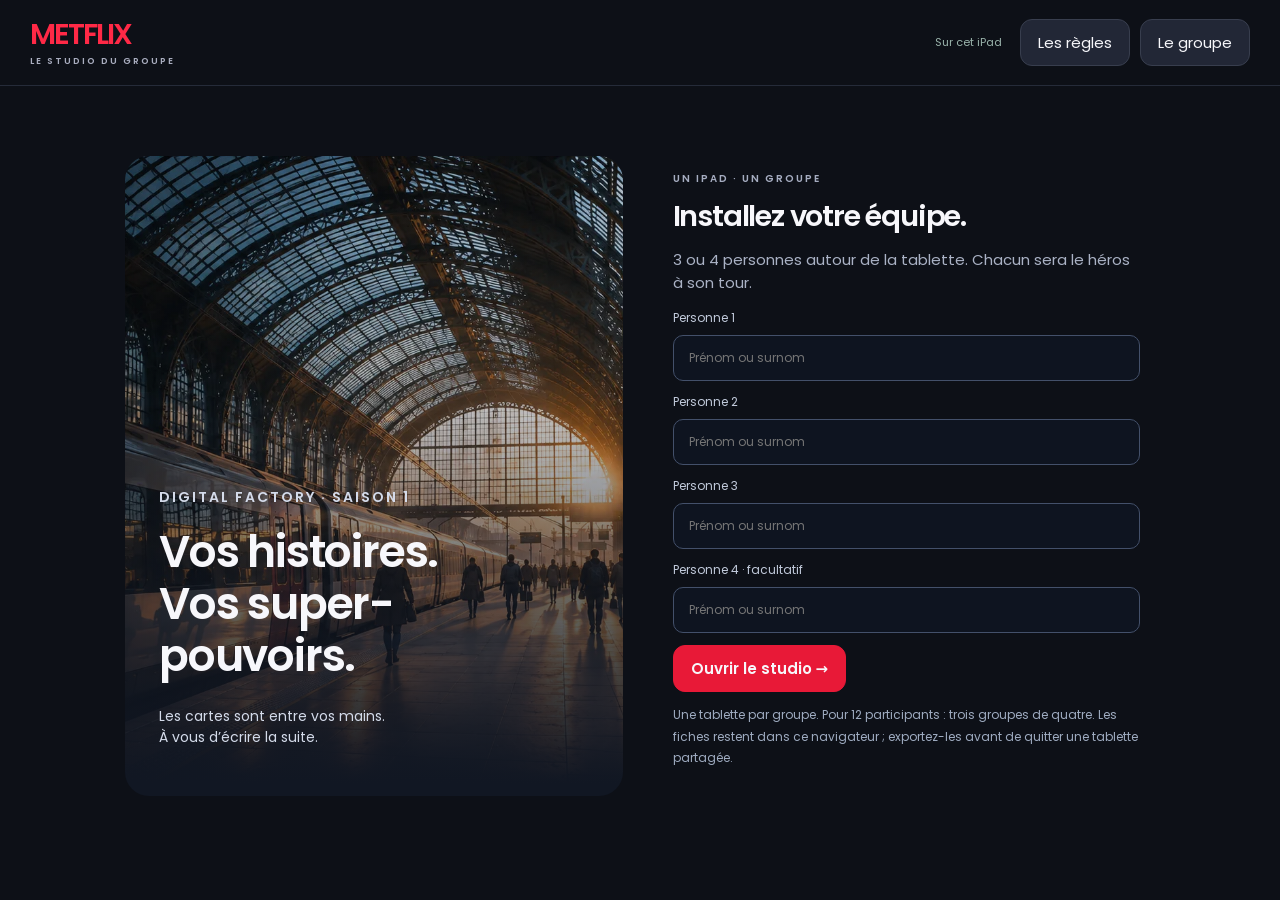
==== appli/index.html @ 5bd7ba2a "Publier la présentation et l’application METFLIX avec logo commun et accès QR" ====
<!doctype html><html lang="fr"><head><meta charset="utf-8"><meta name="viewport" content="width=device-width,initial-scale=1,viewport-fit=cover"><meta name="theme-color" content="#0d1017"><meta name="apple-mobile-web-app-capable" content="yes"><title>METFLIX · Les cartes du groupe</title><meta name="description" content="Le compagnon de votre atelier : cartes, consignes, chronomètres et fiches personnelles."><link rel="stylesheet" href="style.css"></head><body>
<header><a class="brand" href="./">METFLIX<span>LE STUDIO DU GROUPE</span></a><div class="header-right"><span class="save" id="saved">Sur cet iPad</span><button id="rules">Les règles</button><button id="manage">Le groupe</button></div></header>
<div id="app"></div><div id="toast" role="status" aria-live="polite"></div>
<dialog id="dialog"><button class="close" aria-label="Fermer">×</button><div id="modal"></div></dialog>
<script type="module" src="app.js"></script></body></html>
---- appli/style.css ----
@font-face{font-family:P;src:url(assets/regular.ttf)}@font-face{font-family:P;src:url(assets/bold.ttf);font-weight:700}*{box-sizing:border-box}body{margin:0;background:#0d1017;color:#f7f7fb;font-family:P,system-ui;font-size:15px}button,input,textarea,select{font:inherit}button,a,input,textarea,select{-webkit-tap-highlight-color:transparent}button{min-height:46px;border:1px solid #383e4e;border-radius:12px;background:#222736;color:inherit;padding:11px 17px;cursor:pointer;touch-action:manipulation}button:hover{border-color:#8a92a5;background:#30374a}button:focus-visible,a:focus-visible{outline:3px solid #fbc864;outline-offset:3px}button:disabled{opacity:.45;cursor:default}.primary{background:#e81937;border-color:#e81937;font-weight:700}.primary:hover{background:#fa3450}.subtle{background:transparent}.small{font-size:12px;min-height:38px;padding:7px 11px}.danger{color:#ff9baf}header{height:86px;display:flex;align-items:center;justify-content:space-between;padding:15px 30px;border-bottom:1px solid #252b39;gap:15px}.brand{font-weight:700;letter-spacing:-2px;font-size:29px;text-decoration:none;color:#ff2946;line-height:1}.brand span{display:block;font-size:9px;letter-spacing:2px;color:#aaaec0;margin-top:8px}.header-right{display:flex;gap:10px;align-items:center}.save{font-size:11px;color:#99b3ab;margin-right:8px}.layout{display:grid;grid-template-columns:220px minmax(0,1fr);min-height:calc(100dvh - 86px)}aside{border-right:1px solid #252b39;padding:25px 18px;display:flex;flex-direction:column;gap:10px}.eyebrow{text-transform:uppercase;letter-spacing:2px;color:#a6adc1;font-size:10px;font-weight:700;margin:0 0 12px}.people{display:grid;gap:9px}.person{display:flex;align-items:center;gap:12px;text-align:left;background:transparent}.person.active{background:#30212c;border-color:#ff3c58}.avatar{width:32px;height:32px;display:grid;place-items:center;background:#424053;border-radius:50%;font-weight:700;flex:none}.person.active .avatar{background:#e81937}.person span:last-child{overflow:hidden;text-overflow:ellipsis}.aside-foot{margin-top:auto;padding-top:30px;font-size:11px;color:#919bb1;line-height:1.8}main{padding:26px 30px;max-width:1500px;width:100%;margin:auto}.topline{display:flex;justify-content:space-between;align-items:center;gap:20px}h1{font-size:32px;letter-spacing:-1.2px;line-height:1.18;margin:6px 0 10px}h2{font-size:22px;line-height:1.3;letter-spacing:-.6px}h3{font-size:17px}.muted{color:#aab2c5}.steps{display:flex;gap:8px;overflow:auto;padding:14px 0 24px}.steps button{white-space:nowrap;font-size:12px;background:transparent;flex:1}.steps button.active{color:#fff;background:#353e52;border-color:#77829c}.workspace{display:grid;grid-template-columns:minmax(0,1fr) 235px;gap:22px}.instruction{padding:18px 20px;background:#1b2331;border:1px solid #354158;border-radius:16px;margin-bottom:22px;line-height:1.7}.instruction strong{display:block;color:#fff}.instruction p{margin:7px 0 0;color:#bdc7db;font-size:13px}.timer{position:sticky;top:22px;align-self:start;background:#171d29;border:1px solid #333d52;border-radius:20px;padding:22px;text-align:center}.clock{font-size:48px;font-variant-numeric:tabular-nums;letter-spacing:-2px;font-weight:700;margin:15px 0}.timer.done{border-color:#ffbf69;background:#34281a}.timer .primary{width:100%}.timer .row{justify-content:center;margin-top:10px}.timer p{font-size:11px;color:#aab2c5;line-height:1.7}.row{display:flex;gap:8px;align-items:center;flex-wrap:wrap}.cards{display:grid;grid-template-columns:repeat(2,minmax(0,1fr));gap:14px}.cards.catalog{grid-template-columns:repeat(auto-fill,minmax(180px,1fr))}.card{position:relative;text-align:left;display:flex;flex-direction:column;justify-content:space-between;min-height:210px;border:1px solid #486675;border-radius:18px;padding:22px;background:linear-gradient(145deg,#243f4d,#152430);overflow:hidden}.card:before{content:'✦';position:absolute;font-size:120px;right:-14px;top:-38px;color:#ffffff08;pointer-events:none}.card.power{background:linear-gradient(145deg,#243d38,#152727);border-color:#426459}.card.villain{background:linear-gradient(145deg,#49334f,#251c34);border-color:#765781}.card.chosen{outline:2px solid #f4c46b;outline-offset:2px}.card .tag{font-size:9px;letter-spacing:2px;color:#a9d9e2}.card.power .tag{color:#97d5b4}.card.villain .tag{color:#d7b2ee}.card h3{font-size:20px;line-height:1.4;margin:22px 0 10px}.card p{font-size:12px;color:#c3cbd8;margin:0 0 16px}.card .action{font-size:11px;font-weight:700;color:#fff}.catalog .card{min-height:186px;padding:18px}.catalog .card h3{font-size:18px}.empty{border:1px dashed #495369;border-radius:18px;padding:35px;text-align:center;color:#aab2c5}.field{display:block;margin:16px 0;color:#c0c9da;font-size:12px}.field input,.field textarea,.field select{display:block;width:100%;margin-top:8px;background:#0e1420;color:#fff;border:1px solid #43506a;padding:13px 15px;border-radius:10px;min-height:46px}.field textarea{min-height:95px;resize:vertical}.field input:focus,.field textarea:focus{outline:2px solid #879bbd}.toolbar{display:flex;gap:10px;margin:20px 0;flex-wrap:wrap}.toolbar input{flex:1;background:#171d29;color:white;border:1px solid #3a465c;border-radius:12px;padding:12px;min-width:150px}.assigned{background:#182821;border:1px solid #395347;border-radius:14px;padding:18px;margin:12px 0}.assigned.selected{border-color:#e8bf70}.assigned p{font-size:13px}.assigned .row{justify-content:space-between}.badge{font-size:10px;border-radius:6px;padding:5px 8px;background:#3a3325;color:#f4cc7a}.bottomnav{margin-top:26px;justify-content:flex-end}.welcome{max-width:1100px;margin:35px auto;padding:35px;display:grid;grid-template-columns:1fr 1fr;gap:35px}.poster{background:linear-gradient(0deg,#111723 2%,#11172333 65%),url(assets/station.webp) center/cover;border-radius:24px;min-height:560px;padding:34px;display:flex;flex-direction:column;justify-content:flex-end}.poster h1{font-size:44px}.poster p{font-size:14px;color:#d4dbea}.setup{padding:15px}.setup h1{font-size:29px}.setup .field{margin:12px 0}.note{font-size:12px;line-height:1.8;color:#9eabc0}.mini{font-size:11px;color:#a8b3c6}.summary{background:#181e29;border:1px solid #333d4e;padding:22px;border-radius:16px;margin-top:16px;white-space:pre-wrap;font-size:13px;line-height:1.8}dialog{max-width:560px;width:calc(100% - 30px);max-height:90dvh;border:1px solid #495369;border-radius:22px;background:#181e2a;color:white;padding:30px;box-shadow:0 30px 100px #0009}dialog::backdrop{background:#000b;backdrop-filter:blur(6px)}dialog .close{float:right;padding:4px 14px;font-size:24px;margin:-12px -12px 10px 10px}dialog h2{margin-top:4px}#toast{position:fixed;bottom:24px;left:50%;transform:translateX(-50%);background:#f0f3fa;color:#152030;padding:14px 24px;border-radius:12px;box-shadow:0 8px 50px #0008;z-index:20;display:none;max-width:90%;font-size:13px}.timerstatus{font-size:11px;color:#f2c373;min-height:20px}details{margin:20px 0;color:#b7c1d3;font-size:13px}summary{cursor:pointer;padding:12px 0}.script{min-height:230px!important}label.choice{display:flex;align-items:center;gap:10px;padding:10px 0}.scale{display:flex;flex-wrap:wrap;gap:5px}.scale button{min-width:42px;padding:7px}.scale button.active{background:#e81937}.route-title{margin-bottom:10px}.count{color:#9bd7b9;font-size:11px}@media(min-width:1400px){main{padding:35px 50px}.workspace{grid-template-columns:minmax(0,1fr) 260px}}@media(max-width:1050px){.layout{grid-template-columns:170px minmax(0,1fr)}aside{padding:20px 12px}main{padding:22px 18px}.workspace{grid-template-columns:minmax(0,1fr) 200px;gap:15px}.timer{padding:16px}.card h3{font-size:17px}.steps button{padding:10px}.save{display:none}}@media(max-width:820px){header{padding:14px 18px}.layout{display:block}aside{border-right:0;border-bottom:1px solid #303746;padding:14px 18px}.people{display:flex;overflow:auto}.person{min-width:110px}.aside-foot,aside>.eyebrow{display:none}.workspace{grid-template-columns:minmax(0,1fr) 190px}.welcome{margin:0;gap:20px;padding:20px}.poster{min-height:480px;padding:22px}.poster h1{font-size:34px}.steps button{flex:none}.header-right{gap:6px}.header-right button{font-size:11px;padding:9px}.topline h1{font-size:27px}}@media(max-width:600px){.welcome{display:block}.poster{min-height:250px;margin-bottom:20px}.workspace{display:flex;flex-direction:column}.timer{position:static;order:-1;padding:12px;display:grid;grid-template-columns:1fr 1fr;gap:6px;align-items:center}.timer .eyebrow,.timer p{display:none}.clock{font-size:34px;margin:0}.timer .row{margin:0}.timerstatus{grid-column:1/-1}.cards{gap:10px}.card{padding:15px;min-height:200px}.topline{align-items:flex-start}.topline .subtle{font-size:11px}.brand{font-size:23px}.brand span{font-size:7px}header{gap:8px}.save{display:none}main{padding:18px 14px}.steps{padding-bottom:18px}}
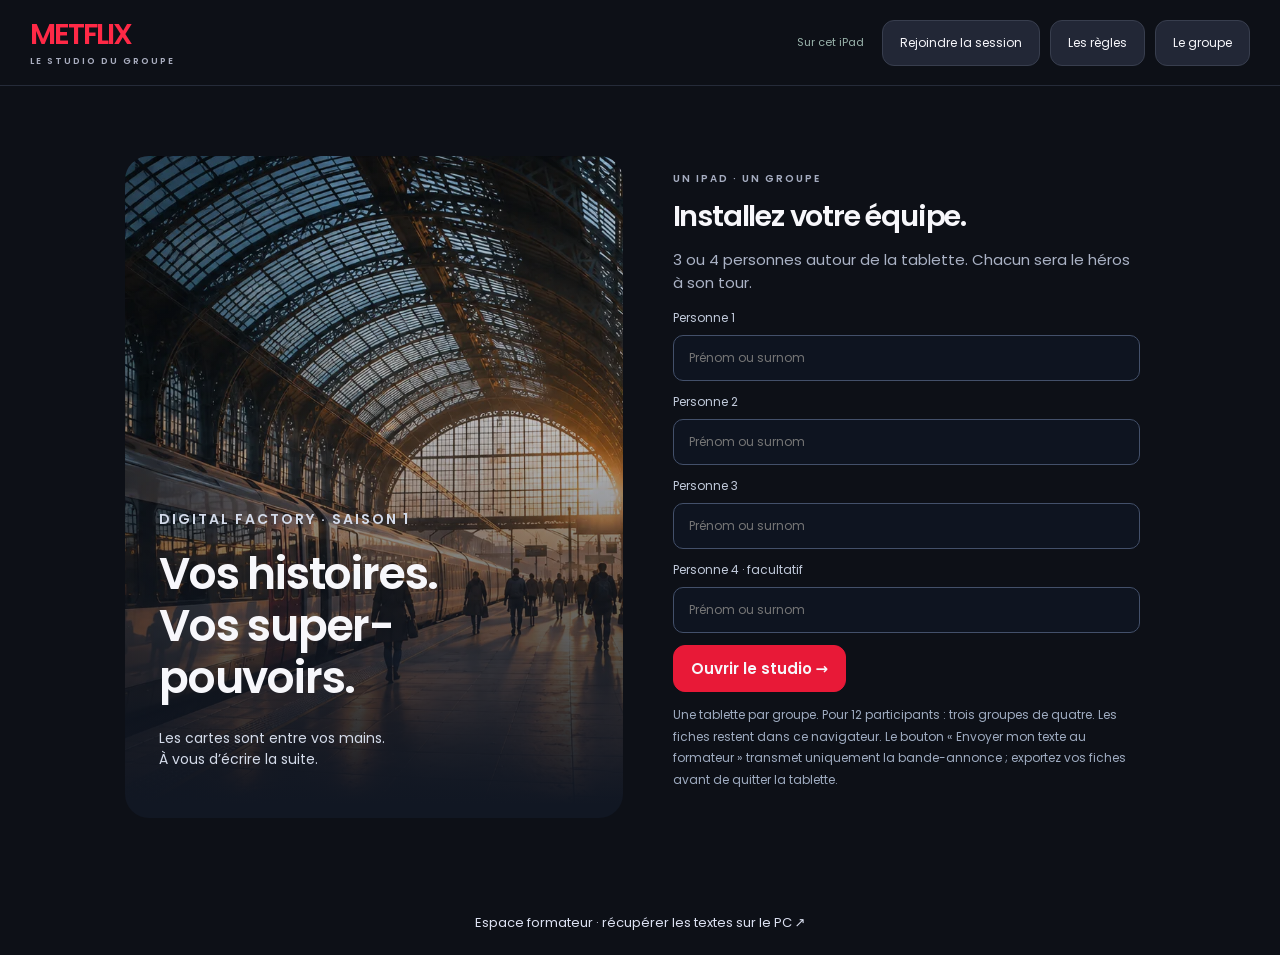
==== commit a53bda40: "Ajouter le transfert iPad vers le PC, les sessions formateur et les exports Word" ====
--- a/appli/index.html
+++ b/appli/index.html
@@ -1,5 +1,5 @@
-<!doctype html><html lang="fr"><head><meta charset="utf-8"><meta name="viewport" content="width=device-width,initial-scale=1,viewport-fit=cover"><meta name="theme-color" content="#0d1017"><meta name="apple-mobile-web-app-capable" content="yes"><title>METFLIX · Les cartes du groupe</title><meta name="description" content="Le compagnon de votre atelier : cartes, consignes, chronomètres et fiches personnelles."><link rel="stylesheet" href="style.css"></head><body>
-<header><a class="brand" href="./">METFLIX<span>LE STUDIO DU GROUPE</span></a><div class="header-right"><span class="save" id="saved">Sur cet iPad</span><button id="rules">Les règles</button><button id="manage">Le groupe</button></div></header>
-<div id="app"></div><div id="toast" role="status" aria-live="polite"></div>
+<!doctype html><html lang="fr"><head><meta charset="utf-8"><meta name="viewport" content="width=device-width,initial-scale=1,viewport-fit=cover"><meta name="theme-color" content="#0d1017"><meta name="apple-mobile-web-app-capable" content="yes"><title>METFLIX · Les cartes du groupe</title><meta name="description" content="Le compagnon de votre atelier : cartes, consignes, chronomètres et fiches personnelles."><link rel="stylesheet" href="style.css"><link rel="stylesheet" href="formateur.css"><meta name="referrer" content="no-referrer"></head><body>
+<header><a class="brand" href="./">METFLIX<span>LE STUDIO DU GROUPE</span></a><div class="header-right"><span class="save" id="saved">Sur cet iPad</span><button id="join-session">Rejoindre la session</button><button id="rules">Les règles</button><button id="manage">Le groupe</button></div></header>
+<div id="app"></div><footer style="text-align:center;padding:22px"><a class="navlink" href="formateur.html">Espace formateur · récupérer les textes sur le PC ↗</a></footer><div id="toast" role="status" aria-live="polite"></div>
 <dialog id="dialog"><button class="close" aria-label="Fermer">×</button><div id="modal"></div></dialog>
 <script type="module" src="app.js"></script></body></html>
--- a/appli/formateur.css
+++ b/appli/formateur.css
@@ -0,0 +1 @@
+.hub{max-width:1240px;margin:38px auto;padding:0 30px}.hub>h1{font-size:clamp(32px,4vw,50px);margin:14px 0}.navlink{color:#dce1f2;text-decoration:none;font-size:13px}.session-grid{display:grid;grid-template-columns:330px minmax(0,1fr);gap:26px;margin-top:30px;align-items:start}.session-box,.received-box,.create-box{background:#171c28;border:1px solid #30394a;border-radius:20px;padding:25px}.create-box{max-width:650px;margin-top:32px;padding:32px}.session-box{position:sticky;top:24px}.qr{background:#fff;border-radius:14px;padding:16px;margin:18px 0;aspect-ratio:1}.qr svg{width:100%;height:100%;display:block}.session-code{font-size:25px;letter-spacing:3px;font-weight:700;margin:12px 0;overflow-wrap:anywhere}.received-head{display:flex;justify-content:space-between;align-items:center;gap:12px}.received-head h2{margin:0}.text-entry{border-top:1px solid #333a4a;padding:22px 0}.text-entry:first-child{border-top:0}.text-entry h3{margin:0 0 5px;font-size:20px}.script-preview{white-space:pre-wrap;font-size:14px;line-height:1.7;max-height:280px;overflow:auto;color:#e3e7f1}.link-input{font-size:11px;width:100%;padding:10px}.hub .note{line-height:1.7}.empty-received{padding:55px 10px;text-align:center;color:#abb5ca}.receive-count{font-size:11px;white-space:nowrap;background:#30212c;color:#ffb6c1;border-radius:20px;padding:8px 12px}.download-all{width:100%;margin:20px 0}.notice-error{padding:15px;background:#472530;color:#ffdae2;border-radius:12px}.notice-ok{padding:12px;color:#a9e5c6}.time{color:#a4aec1;font-size:11px}.session-box button{width:100%;margin-top:8px}.hub dialog{max-width:500px}.transfer-panel{margin:24px 0;padding:22px;border:1px solid #604352;background:#241d2b;border-radius:16px}.transfer-panel h3{margin:0}.transfer-status{color:#b6edce;font-size:13px;line-height:1.5}.header-right{flex-wrap:wrap}.header-right button{font-size:12px}header{height:auto;min-height:86px}@media(max-width:760px){.session-grid{grid-template-columns:1fr}.session-box{position:static}.qr{max-width:290px;margin:18px auto}.hub{padding:0 18px}.received-head{align-items:flex-start}.hub>h1{font-size:34px}header{padding:16px}.navlink{max-width:150px;text-align:right}}
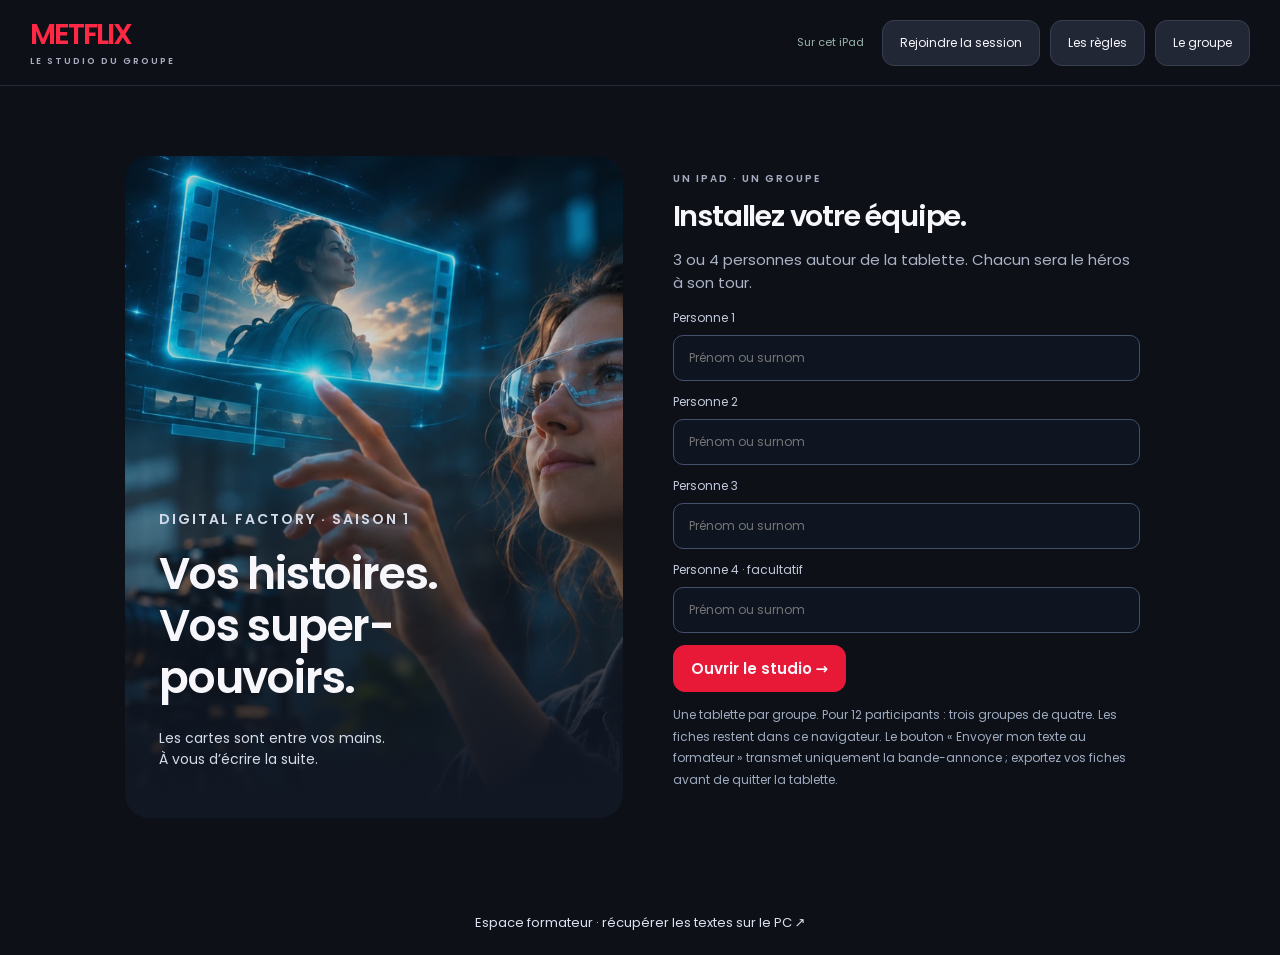
==== commit 70fae655: "Installer le nouveau visuel cinéma sur les accueils de la présentation et de l’application, avec tra" ====
--- a/appli/index.html
+++ b/appli/index.html
@@ -1,5 +1,5 @@
-<!doctype html><html lang="fr"><head><meta charset="utf-8"><meta name="viewport" content="width=device-width,initial-scale=1,viewport-fit=cover"><meta name="theme-color" content="#0d1017"><meta name="apple-mobile-web-app-capable" content="yes"><title>METFLIX · Les cartes du groupe</title><meta name="description" content="Le compagnon de votre atelier : cartes, consignes, chronomètres et fiches personnelles."><link rel="stylesheet" href="style.css"><link rel="stylesheet" href="formateur.css"><meta name="referrer" content="no-referrer"></head><body>
+<!doctype html><html lang="fr"><head><meta charset="utf-8"><meta name="viewport" content="width=device-width,initial-scale=1,viewport-fit=cover"><meta name="theme-color" content="#0d1017"><meta name="apple-mobile-web-app-capable" content="yes"><title>METFLIX · Les cartes du groupe</title><meta name="description" content="Le compagnon de votre atelier : cartes, consignes, chronomètres et fiches personnelles."><link rel="stylesheet" href="style.css?v=20261117-cinema"><link rel="stylesheet" href="formateur.css"><meta name="referrer" content="no-referrer"><link rel="icon" type="image/png" sizes="32x32" href="../favicon-32.png"><link rel="icon" type="image/png" sizes="192x192" href="../favicon-192.png"><link rel="apple-touch-icon" sizes="180x180" href="../apple-touch-icon.png"><link rel="shortcut icon" href="../favicon.ico"></head><body>
 <header><a class="brand" href="./">METFLIX<span>LE STUDIO DU GROUPE</span></a><div class="header-right"><span class="save" id="saved">Sur cet iPad</span><button id="join-session">Rejoindre la session</button><button id="rules">Les règles</button><button id="manage">Le groupe</button></div></header>
 <div id="app"></div><footer style="text-align:center;padding:22px"><a class="navlink" href="formateur.html">Espace formateur · récupérer les textes sur le PC ↗</a></footer><div id="toast" role="status" aria-live="polite"></div>
 <dialog id="dialog"><button class="close" aria-label="Fermer">×</button><div id="modal"></div></dialog>
-<script type="module" src="app.js"></script></body></html>
+<script type="module" src="app.js?v=20261117-3"></script></body></html>
--- a/appli/style.css
+++ b/appli/style.css
@@ -1 +1 @@
-@font-face{font-family:P;src:url(assets/regular.ttf)}@font-face{font-family:P;src:url(assets/bold.ttf);font-weight:700}*{box-sizing:border-box}body{margin:0;background:#0d1017;color:#f7f7fb;font-family:P,system-ui;font-size:15px}button,input,textarea,select{font:inherit}button,a,input,textarea,select{-webkit-tap-highlight-color:transparent}button{min-height:46px;border:1px solid #383e4e;border-radius:12px;background:#222736;color:inherit;padding:11px 17px;cursor:pointer;touch-action:manipulation}button:hover{border-color:#8a92a5;background:#30374a}button:focus-visible,a:focus-visible{outline:3px solid #fbc864;outline-offset:3px}button:disabled{opacity:.45;cursor:default}.primary{background:#e81937;border-color:#e81937;font-weight:700}.primary:hover{background:#fa3450}.subtle{background:transparent}.small{font-size:12px;min-height:38px;padding:7px 11px}.danger{color:#ff9baf}header{height:86px;display:flex;align-items:center;justify-content:space-between;padding:15px 30px;border-bottom:1px solid #252b39;gap:15px}.brand{font-weight:700;letter-spacing:-2px;font-size:29px;text-decoration:none;color:#ff2946;line-height:1}.brand span{display:block;font-size:9px;letter-spacing:2px;color:#aaaec0;margin-top:8px}.header-right{display:flex;gap:10px;align-items:center}.save{font-size:11px;color:#99b3ab;margin-right:8px}.layout{display:grid;grid-template-columns:220px minmax(0,1fr);min-height:calc(100dvh - 86px)}aside{border-right:1px solid #252b39;padding:25px 18px;display:flex;flex-direction:column;gap:10px}.eyebrow{text-transform:uppercase;letter-spacing:2px;color:#a6adc1;font-size:10px;font-weight:700;margin:0 0 12px}.people{display:grid;gap:9px}.person{display:flex;align-items:center;gap:12px;text-align:left;background:transparent}.person.active{background:#30212c;border-color:#ff3c58}.avatar{width:32px;height:32px;display:grid;place-items:center;background:#424053;border-radius:50%;font-weight:700;flex:none}.person.active .avatar{background:#e81937}.person span:last-child{overflow:hidden;text-overflow:ellipsis}.aside-foot{margin-top:auto;padding-top:30px;font-size:11px;color:#919bb1;line-height:1.8}main{padding:26px 30px;max-width:1500px;width:100%;margin:auto}.topline{display:flex;justify-content:space-between;align-items:center;gap:20px}h1{font-size:32px;letter-spacing:-1.2px;line-height:1.18;margin:6px 0 10px}h2{font-size:22px;line-height:1.3;letter-spacing:-.6px}h3{font-size:17px}.muted{color:#aab2c5}.steps{display:flex;gap:8px;overflow:auto;padding:14px 0 24px}.steps button{white-space:nowrap;font-size:12px;background:transparent;flex:1}.steps button.active{color:#fff;background:#353e52;border-color:#77829c}.workspace{display:grid;grid-template-columns:minmax(0,1fr) 235px;gap:22px}.instruction{padding:18px 20px;background:#1b2331;border:1px solid #354158;border-radius:16px;margin-bottom:22px;line-height:1.7}.instruction strong{display:block;color:#fff}.instruction p{margin:7px 0 0;color:#bdc7db;font-size:13px}.timer{position:sticky;top:22px;align-self:start;background:#171d29;border:1px solid #333d52;border-radius:20px;padding:22px;text-align:center}.clock{font-size:48px;font-variant-numeric:tabular-nums;letter-spacing:-2px;font-weight:700;margin:15px 0}.timer.done{border-color:#ffbf69;background:#34281a}.timer .primary{width:100%}.timer .row{justify-content:center;margin-top:10px}.timer p{font-size:11px;color:#aab2c5;line-height:1.7}.row{display:flex;gap:8px;align-items:center;flex-wrap:wrap}.cards{display:grid;grid-template-columns:repeat(2,minmax(0,1fr));gap:14px}.cards.catalog{grid-template-columns:repeat(auto-fill,minmax(180px,1fr))}.card{position:relative;text-align:left;display:flex;flex-direction:column;justify-content:space-between;min-height:210px;border:1px solid #486675;border-radius:18px;padding:22px;background:linear-gradient(145deg,#243f4d,#152430);overflow:hidden}.card:before{content:'✦';position:absolute;font-size:120px;right:-14px;top:-38px;color:#ffffff08;pointer-events:none}.card.power{background:linear-gradient(145deg,#243d38,#152727);border-color:#426459}.card.villain{background:linear-gradient(145deg,#49334f,#251c34);border-color:#765781}.card.chosen{outline:2px solid #f4c46b;outline-offset:2px}.card .tag{font-size:9px;letter-spacing:2px;color:#a9d9e2}.card.power .tag{color:#97d5b4}.card.villain .tag{color:#d7b2ee}.card h3{font-size:20px;line-height:1.4;margin:22px 0 10px}.card p{font-size:12px;color:#c3cbd8;margin:0 0 16px}.card .action{font-size:11px;font-weight:700;color:#fff}.catalog .card{min-height:186px;padding:18px}.catalog .card h3{font-size:18px}.empty{border:1px dashed #495369;border-radius:18px;padding:35px;text-align:center;color:#aab2c5}.field{display:block;margin:16px 0;color:#c0c9da;font-size:12px}.field input,.field textarea,.field select{display:block;width:100%;margin-top:8px;background:#0e1420;color:#fff;border:1px solid #43506a;padding:13px 15px;border-radius:10px;min-height:46px}.field textarea{min-height:95px;resize:vertical}.field input:focus,.field textarea:focus{outline:2px solid #879bbd}.toolbar{display:flex;gap:10px;margin:20px 0;flex-wrap:wrap}.toolbar input{flex:1;background:#171d29;color:white;border:1px solid #3a465c;border-radius:12px;padding:12px;min-width:150px}.assigned{background:#182821;border:1px solid #395347;border-radius:14px;padding:18px;margin:12px 0}.assigned.selected{border-color:#e8bf70}.assigned p{font-size:13px}.assigned .row{justify-content:space-between}.badge{font-size:10px;border-radius:6px;padding:5px 8px;background:#3a3325;color:#f4cc7a}.bottomnav{margin-top:26px;justify-content:flex-end}.welcome{max-width:1100px;margin:35px auto;padding:35px;display:grid;grid-template-columns:1fr 1fr;gap:35px}.poster{background:linear-gradient(0deg,#111723 2%,#11172333 65%),url(assets/station.webp) center/cover;border-radius:24px;min-height:560px;padding:34px;display:flex;flex-direction:column;justify-content:flex-end}.poster h1{font-size:44px}.poster p{font-size:14px;color:#d4dbea}.setup{padding:15px}.setup h1{font-size:29px}.setup .field{margin:12px 0}.note{font-size:12px;line-height:1.8;color:#9eabc0}.mini{font-size:11px;color:#a8b3c6}.summary{background:#181e29;border:1px solid #333d4e;padding:22px;border-radius:16px;margin-top:16px;white-space:pre-wrap;font-size:13px;line-height:1.8}dialog{max-width:560px;width:calc(100% - 30px);max-height:90dvh;border:1px solid #495369;border-radius:22px;background:#181e2a;color:white;padding:30px;box-shadow:0 30px 100px #0009}dialog::backdrop{background:#000b;backdrop-filter:blur(6px)}dialog .close{float:right;padding:4px 14px;font-size:24px;margin:-12px -12px 10px 10px}dialog h2{margin-top:4px}#toast{position:fixed;bottom:24px;left:50%;transform:translateX(-50%);background:#f0f3fa;color:#152030;padding:14px 24px;border-radius:12px;box-shadow:0 8px 50px #0008;z-index:20;display:none;max-width:90%;font-size:13px}.timerstatus{font-size:11px;color:#f2c373;min-height:20px}details{margin:20px 0;color:#b7c1d3;font-size:13px}summary{cursor:pointer;padding:12px 0}.script{min-height:230px!important}label.choice{display:flex;align-items:center;gap:10px;padding:10px 0}.scale{display:flex;flex-wrap:wrap;gap:5px}.scale button{min-width:42px;padding:7px}.scale button.active{background:#e81937}.route-title{margin-bottom:10px}.count{color:#9bd7b9;font-size:11px}@media(min-width:1400px){main{padding:35px 50px}.workspace{grid-template-columns:minmax(0,1fr) 260px}}@media(max-width:1050px){.layout{grid-template-columns:170px minmax(0,1fr)}aside{padding:20px 12px}main{padding:22px 18px}.workspace{grid-template-columns:minmax(0,1fr) 200px;gap:15px}.timer{padding:16px}.card h3{font-size:17px}.steps button{padding:10px}.save{display:none}}@media(max-width:820px){header{padding:14px 18px}.layout{display:block}aside{border-right:0;border-bottom:1px solid #303746;padding:14px 18px}.people{display:flex;overflow:auto}.person{min-width:110px}.aside-foot,aside>.eyebrow{display:none}.workspace{grid-template-columns:minmax(0,1fr) 190px}.welcome{margin:0;gap:20px;padding:20px}.poster{min-height:480px;padding:22px}.poster h1{font-size:34px}.steps button{flex:none}.header-right{gap:6px}.header-right button{font-size:11px;padding:9px}.topline h1{font-size:27px}}@media(max-width:600px){.welcome{display:block}.poster{min-height:250px;margin-bottom:20px}.workspace{display:flex;flex-direction:column}.timer{position:static;order:-1;padding:12px;display:grid;grid-template-columns:1fr 1fr;gap:6px;align-items:center}.timer .eyebrow,.timer p{display:none}.clock{font-size:34px;margin:0}.timer .row{margin:0}.timerstatus{grid-column:1/-1}.cards{gap:10px}.card{padding:15px;min-height:200px}.topline{align-items:flex-start}.topline .subtle{font-size:11px}.brand{font-size:23px}.brand span{font-size:7px}header{gap:8px}.save{display:none}main{padding:18px 14px}.steps{padding-bottom:18px}}
+@font-face{font-family:P;src:url(assets/regular.ttf)}@font-face{font-family:P;src:url(assets/bold.ttf);font-weight:700}*{box-sizing:border-box}body{margin:0;background:#0d1017;color:#f7f7fb;font-family:P,system-ui;font-size:15px}button,input,textarea,select{font:inherit}button,a,input,textarea,select{-webkit-tap-highlight-color:transparent}button{min-height:46px;border:1px solid #383e4e;border-radius:12px;background:#222736;color:inherit;padding:11px 17px;cursor:pointer;touch-action:manipulation}button:hover{border-color:#8a92a5;background:#30374a}button:focus-visible,a:focus-visible{outline:3px solid #fbc864;outline-offset:3px}button:disabled{opacity:.45;cursor:default}.primary{background:#e81937;border-color:#e81937;font-weight:700}.primary:hover{background:#fa3450}.subtle{background:transparent}.small{font-size:12px;min-height:38px;padding:7px 11px}.danger{color:#ff9baf}header{height:86px;display:flex;align-items:center;justify-content:space-between;padding:15px 30px;border-bottom:1px solid #252b39;gap:15px}.brand{font-weight:700;letter-spacing:-2px;font-size:29px;text-decoration:none;color:#ff2946;line-height:1}.brand span{display:block;font-size:9px;letter-spacing:2px;color:#aaaec0;margin-top:8px}.header-right{display:flex;gap:10px;align-items:center}.save{font-size:11px;color:#99b3ab;margin-right:8px}.layout{display:grid;grid-template-columns:220px minmax(0,1fr);min-height:calc(100dvh - 86px)}aside{border-right:1px solid #252b39;padding:25px 18px;display:flex;flex-direction:column;gap:10px}.eyebrow{text-transform:uppercase;letter-spacing:2px;color:#a6adc1;font-size:10px;font-weight:700;margin:0 0 12px}.people{display:grid;gap:9px}.person{display:flex;align-items:center;gap:12px;text-align:left;background:transparent}.person.active{background:#30212c;border-color:#ff3c58}.avatar{width:32px;height:32px;display:grid;place-items:center;background:#424053;border-radius:50%;font-weight:700;flex:none}.person.active .avatar{background:#e81937}.person span:last-child{overflow:hidden;text-overflow:ellipsis}.aside-foot{margin-top:auto;padding-top:30px;font-size:11px;color:#919bb1;line-height:1.8}main{padding:26px 30px;max-width:1500px;width:100%;margin:auto}.topline{display:flex;justify-content:space-between;align-items:center;gap:20px}h1{font-size:32px;letter-spacing:-1.2px;line-height:1.18;margin:6px 0 10px}h2{font-size:22px;line-height:1.3;letter-spacing:-.6px}h3{font-size:17px}.muted{color:#aab2c5}.steps{display:flex;gap:8px;overflow:auto;padding:14px 0 24px}.steps button{white-space:nowrap;font-size:12px;background:transparent;flex:1}.steps button.active{color:#fff;background:#353e52;border-color:#77829c}.workspace{display:grid;grid-template-columns:minmax(0,1fr) 235px;gap:22px}.instruction{padding:18px 20px;background:#1b2331;border:1px solid #354158;border-radius:16px;margin-bottom:22px;line-height:1.7}.instruction strong{display:block;color:#fff}.instruction p{margin:7px 0 0;color:#bdc7db;font-size:13px}.timer{position:sticky;top:22px;align-self:start;background:#171d29;border:1px solid #333d52;border-radius:20px;padding:22px;text-align:center}.clock{font-size:48px;font-variant-numeric:tabular-nums;letter-spacing:-2px;font-weight:700;margin:15px 0}.timer.done{border-color:#ffbf69;background:#34281a}.timer .primary{width:100%}.timer .row{justify-content:center;margin-top:10px}.timer p{font-size:11px;color:#aab2c5;line-height:1.7}.row{display:flex;gap:8px;align-items:center;flex-wrap:wrap}.cards{display:grid;grid-template-columns:repeat(2,minmax(0,1fr));gap:14px}.cards.catalog{grid-template-columns:repeat(auto-fill,minmax(180px,1fr))}.card{position:relative;text-align:left;display:flex;flex-direction:column;justify-content:space-between;min-height:210px;border:1px solid #486675;border-radius:18px;padding:22px;background:linear-gradient(145deg,#243f4d,#152430);overflow:hidden}.card:before{content:'✦';position:absolute;font-size:120px;right:-14px;top:-38px;color:#ffffff08;pointer-events:none}.card.power{background:linear-gradient(145deg,#243d38,#152727);border-color:#426459}.card.villain{background:linear-gradient(145deg,#49334f,#251c34);border-color:#765781}.card.chosen{outline:2px solid #f4c46b;outline-offset:2px}.card .tag{font-size:9px;letter-spacing:2px;color:#a9d9e2}.card.power .tag{color:#97d5b4}.card.villain .tag{color:#d7b2ee}.card h3{font-size:20px;line-height:1.4;margin:22px 0 10px}.card p{font-size:12px;color:#c3cbd8;margin:0 0 16px}.card .action{font-size:11px;font-weight:700;color:#fff}.catalog .card{min-height:186px;padding:18px}.catalog .card h3{font-size:18px}.empty{border:1px dashed #495369;border-radius:18px;padding:35px;text-align:center;color:#aab2c5}.field{display:block;margin:16px 0;color:#c0c9da;font-size:12px}.field input,.field textarea,.field select{display:block;width:100%;margin-top:8px;background:#0e1420;color:#fff;border:1px solid #43506a;padding:13px 15px;border-radius:10px;min-height:46px}.field textarea{min-height:95px;resize:vertical}.field input:focus,.field textarea:focus{outline:2px solid #879bbd}.toolbar{display:flex;gap:10px;margin:20px 0;flex-wrap:wrap}.toolbar input{flex:1;background:#171d29;color:white;border:1px solid #3a465c;border-radius:12px;padding:12px;min-width:150px}.assigned{background:#182821;border:1px solid #395347;border-radius:14px;padding:18px;margin:12px 0}.assigned.selected{border-color:#e8bf70}.assigned p{font-size:13px}.assigned .row{justify-content:space-between}.badge{font-size:10px;border-radius:6px;padding:5px 8px;background:#3a3325;color:#f4cc7a}.bottomnav{margin-top:26px;justify-content:flex-end}.welcome{max-width:1100px;margin:35px auto;padding:35px;display:grid;grid-template-columns:1fr 1fr;gap:35px}.poster{background:linear-gradient(0deg,#111723 2%,#11172333 65%),url(../assets/hero-cinema.webp) 70% center/cover;border-radius:24px;min-height:560px;padding:34px;display:flex;flex-direction:column;justify-content:flex-end}.poster h1{font-size:44px}.poster p{font-size:14px;color:#d4dbea}.setup{padding:15px}.setup h1{font-size:29px}.setup .field{margin:12px 0}.note{font-size:12px;line-height:1.8;color:#9eabc0}.mini{font-size:11px;color:#a8b3c6}.summary{background:#181e29;border:1px solid #333d4e;padding:22px;border-radius:16px;margin-top:16px;white-space:pre-wrap;font-size:13px;line-height:1.8}dialog{max-width:560px;width:calc(100% - 30px);max-height:90dvh;border:1px solid #495369;border-radius:22px;background:#181e2a;color:white;padding:30px;box-shadow:0 30px 100px #0009}dialog::backdrop{background:#000b;backdrop-filter:blur(6px)}dialog .close{float:right;padding:4px 14px;font-size:24px;margin:-12px -12px 10px 10px}dialog h2{margin-top:4px}#toast{position:fixed;bottom:24px;left:50%;transform:translateX(-50%);background:#f0f3fa;color:#152030;padding:14px 24px;border-radius:12px;box-shadow:0 8px 50px #0008;z-index:20;display:none;max-width:90%;font-size:13px}.timerstatus{font-size:11px;color:#f2c373;min-height:20px}details{margin:20px 0;color:#b7c1d3;font-size:13px}summary{cursor:pointer;padding:12px 0}.script{min-height:230px!important}label.choice{display:flex;align-items:center;gap:10px;padding:10px 0}.scale{display:flex;flex-wrap:wrap;gap:5px}.scale button{min-width:42px;padding:7px}.scale button.active{background:#e81937}.route-title{margin-bottom:10px}.count{color:#9bd7b9;font-size:11px}@media(min-width:1400px){main{padding:35px 50px}.workspace{grid-template-columns:minmax(0,1fr) 260px}}@media(max-width:1050px){.layout{grid-template-columns:170px minmax(0,1fr)}aside{padding:20px 12px}main{padding:22px 18px}.workspace{grid-template-columns:minmax(0,1fr) 200px;gap:15px}.timer{padding:16px}.card h3{font-size:17px}.steps button{padding:10px}.save{display:none}}@media(max-width:820px){header{padding:14px 18px}.layout{display:block}aside{border-right:0;border-bottom:1px solid #303746;padding:14px 18px}.people{display:flex;overflow:auto}.person{min-width:110px}.aside-foot,aside>.eyebrow{display:none}.workspace{grid-template-columns:minmax(0,1fr) 190px}.welcome{margin:0;gap:20px;padding:20px}.poster{min-height:480px;padding:22px}.poster h1{font-size:34px}.steps button{flex:none}.header-right{gap:6px}.header-right button{font-size:11px;padding:9px}.topline h1{font-size:27px}}@media(max-width:600px){.welcome{display:block}.poster{min-height:250px;margin-bottom:20px}.workspace{display:flex;flex-direction:column}.timer{position:static;order:-1;padding:12px;display:grid;grid-template-columns:1fr 1fr;gap:6px;align-items:center}.timer .eyebrow,.timer p{display:none}.clock{font-size:34px;margin:0}.timer .row{margin:0}.timerstatus{grid-column:1/-1}.cards{gap:10px}.card{padding:15px;min-height:200px}.topline{align-items:flex-start}.topline .subtle{font-size:11px}.brand{font-size:23px}.brand span{font-size:7px}header{gap:8px}.save{display:none}main{padding:18px 14px}.steps{padding-bottom:18px}}
